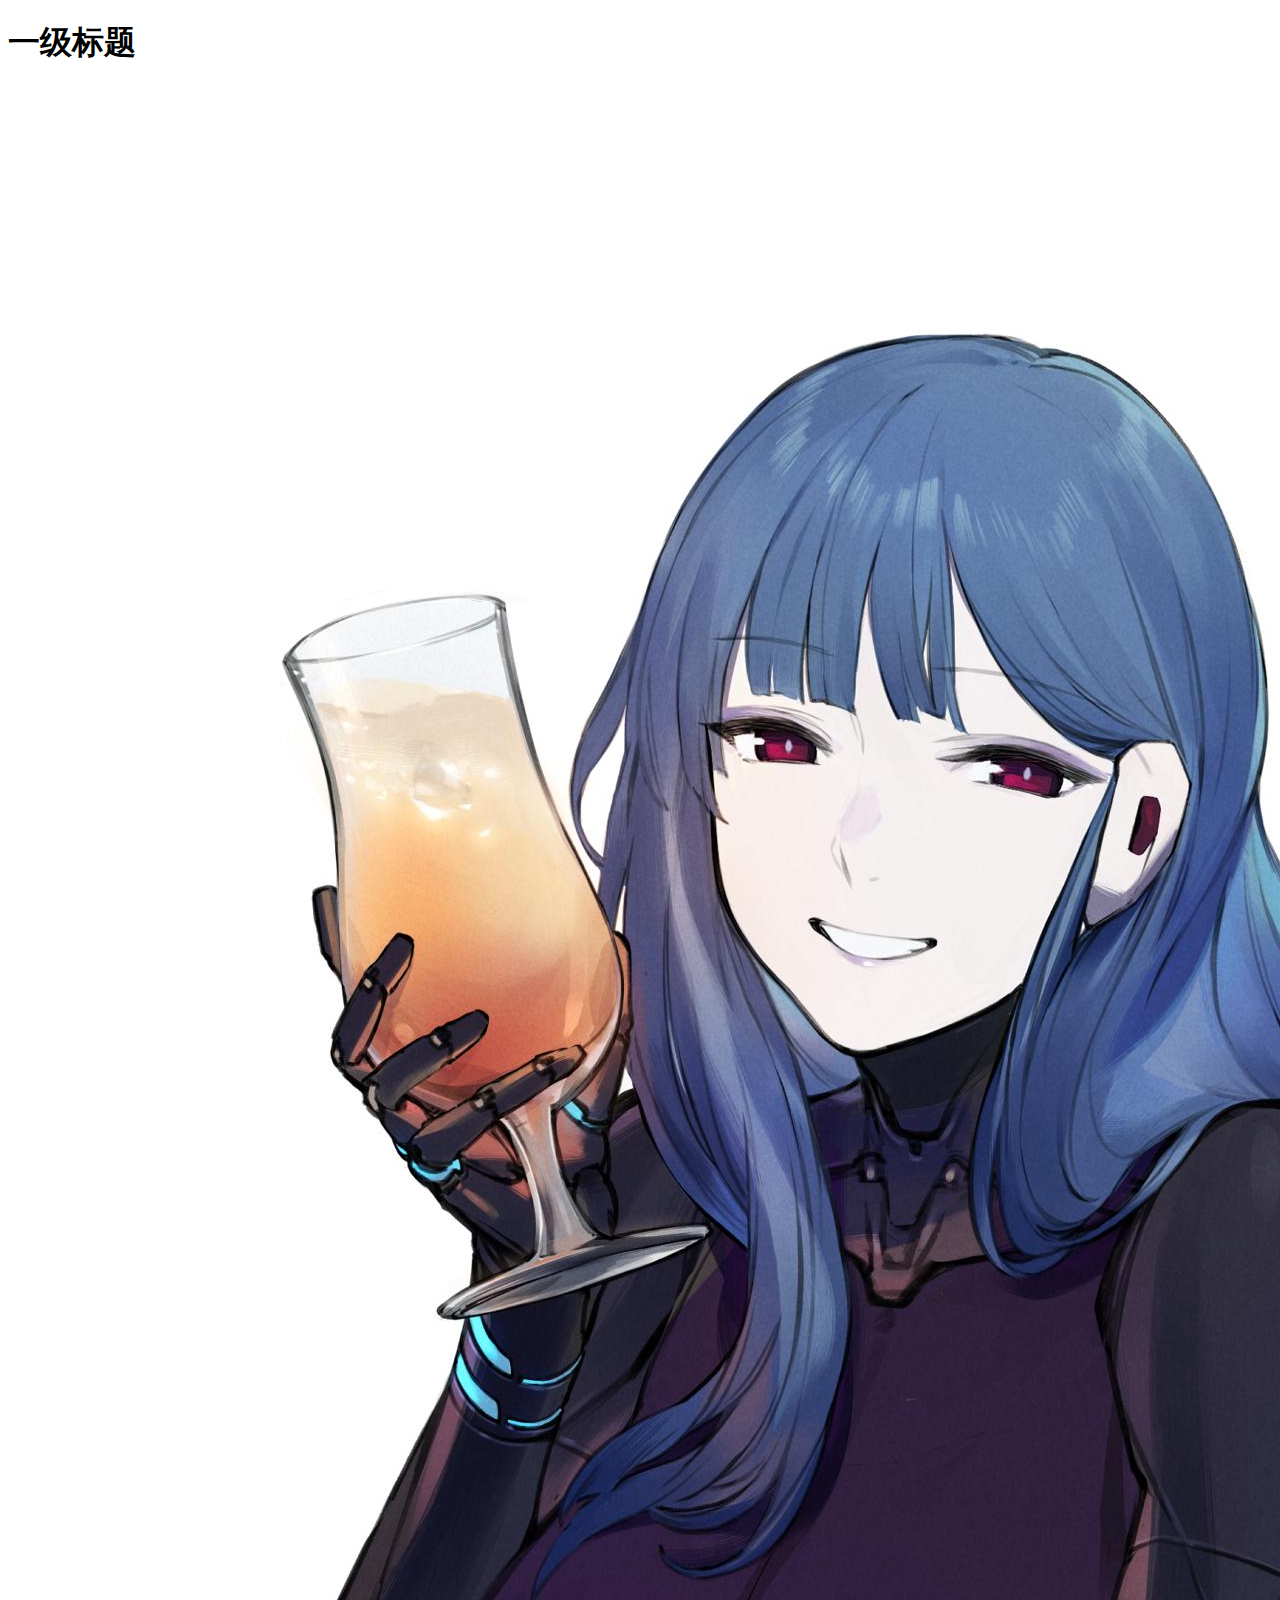
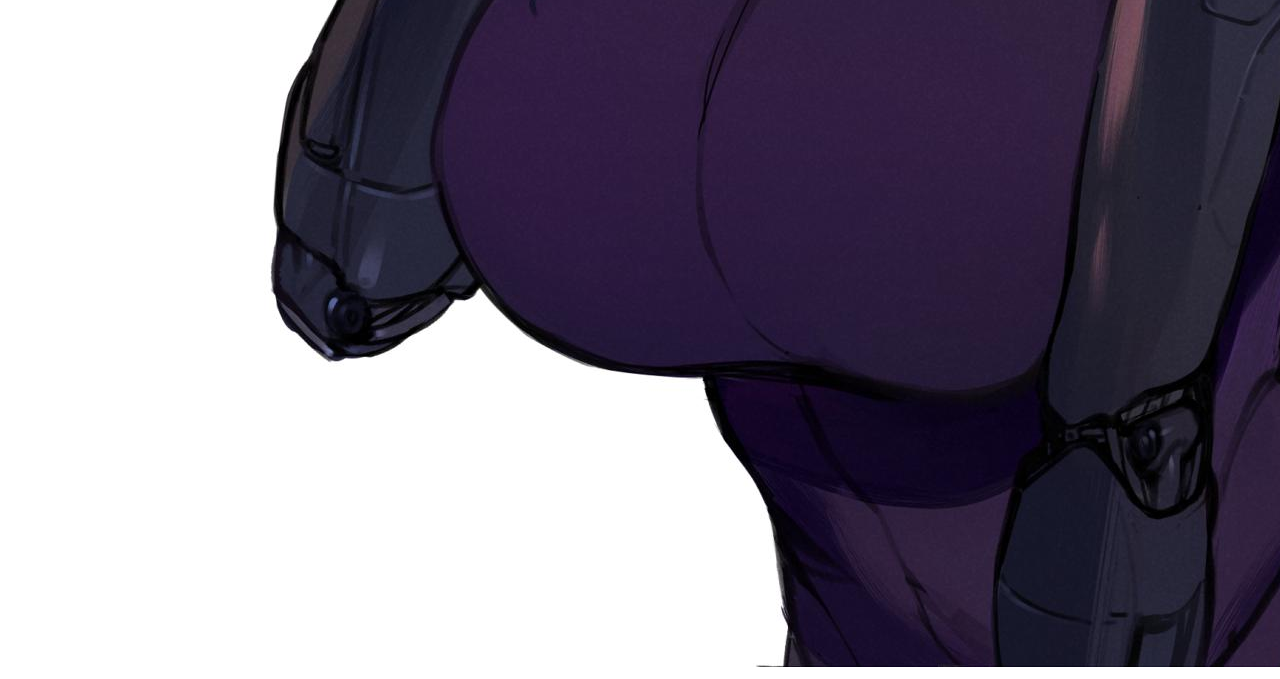
==== web/1.html @ 7ce7df80 "1" ====
<!DOCTYPE html>
<html lang="en">
<head>
    <meta charset="UTF-8">
    <meta name="viewport" content="width=device-width, initial-scale=1.0">
    <title>测试</title>
</head>
<body>
    <h1>一级标题</h1>
    <img src=".\img\447530_screenshots_20191227005437_1.jpg" alt="">
</body>
</html>
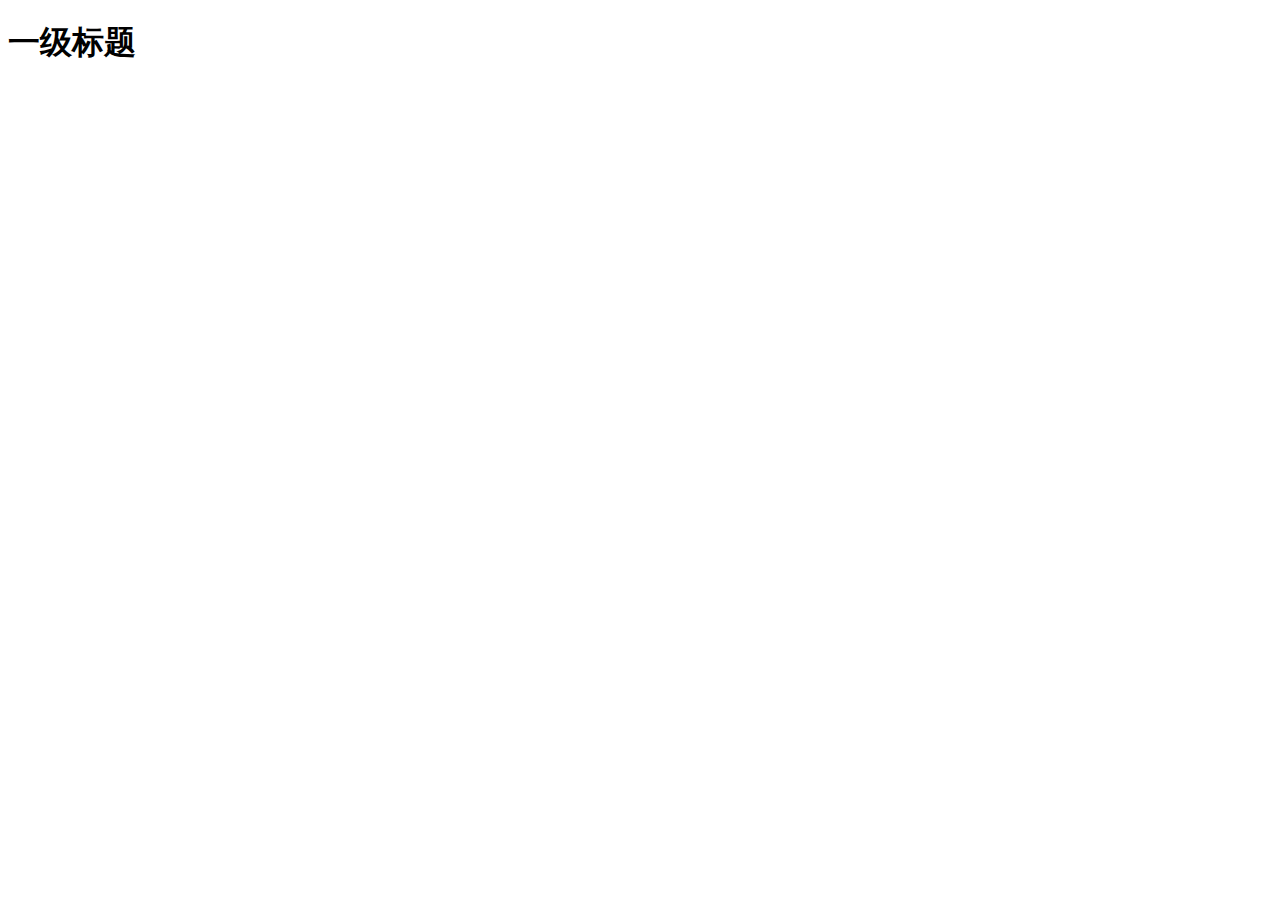
==== commit d0a24f8b: "1" ====
--- a/web/1.html
+++ b/web/1.html
@@ -1,12 +1,17 @@
 <!DOCTYPE html>
-<html lang="en">
+<html lang="cn">
 <head>
     <meta charset="UTF-8">
     <meta name="viewport" content="width=device-width, initial-scale=1.0">
     <title>测试</title>
+    <style>
+        span {
+            color: red;
+        }
+    </style>
 </head>
 <body>
     <h1>一级标题</h1>
-    <img src=".\img\447530_screenshots_20191227005437_1.jpg" alt="">
+    <!-- <img src=".\img\447530_screenshots_20191227005437_1.jpg" alt=""> -->
 </body>
 </html>